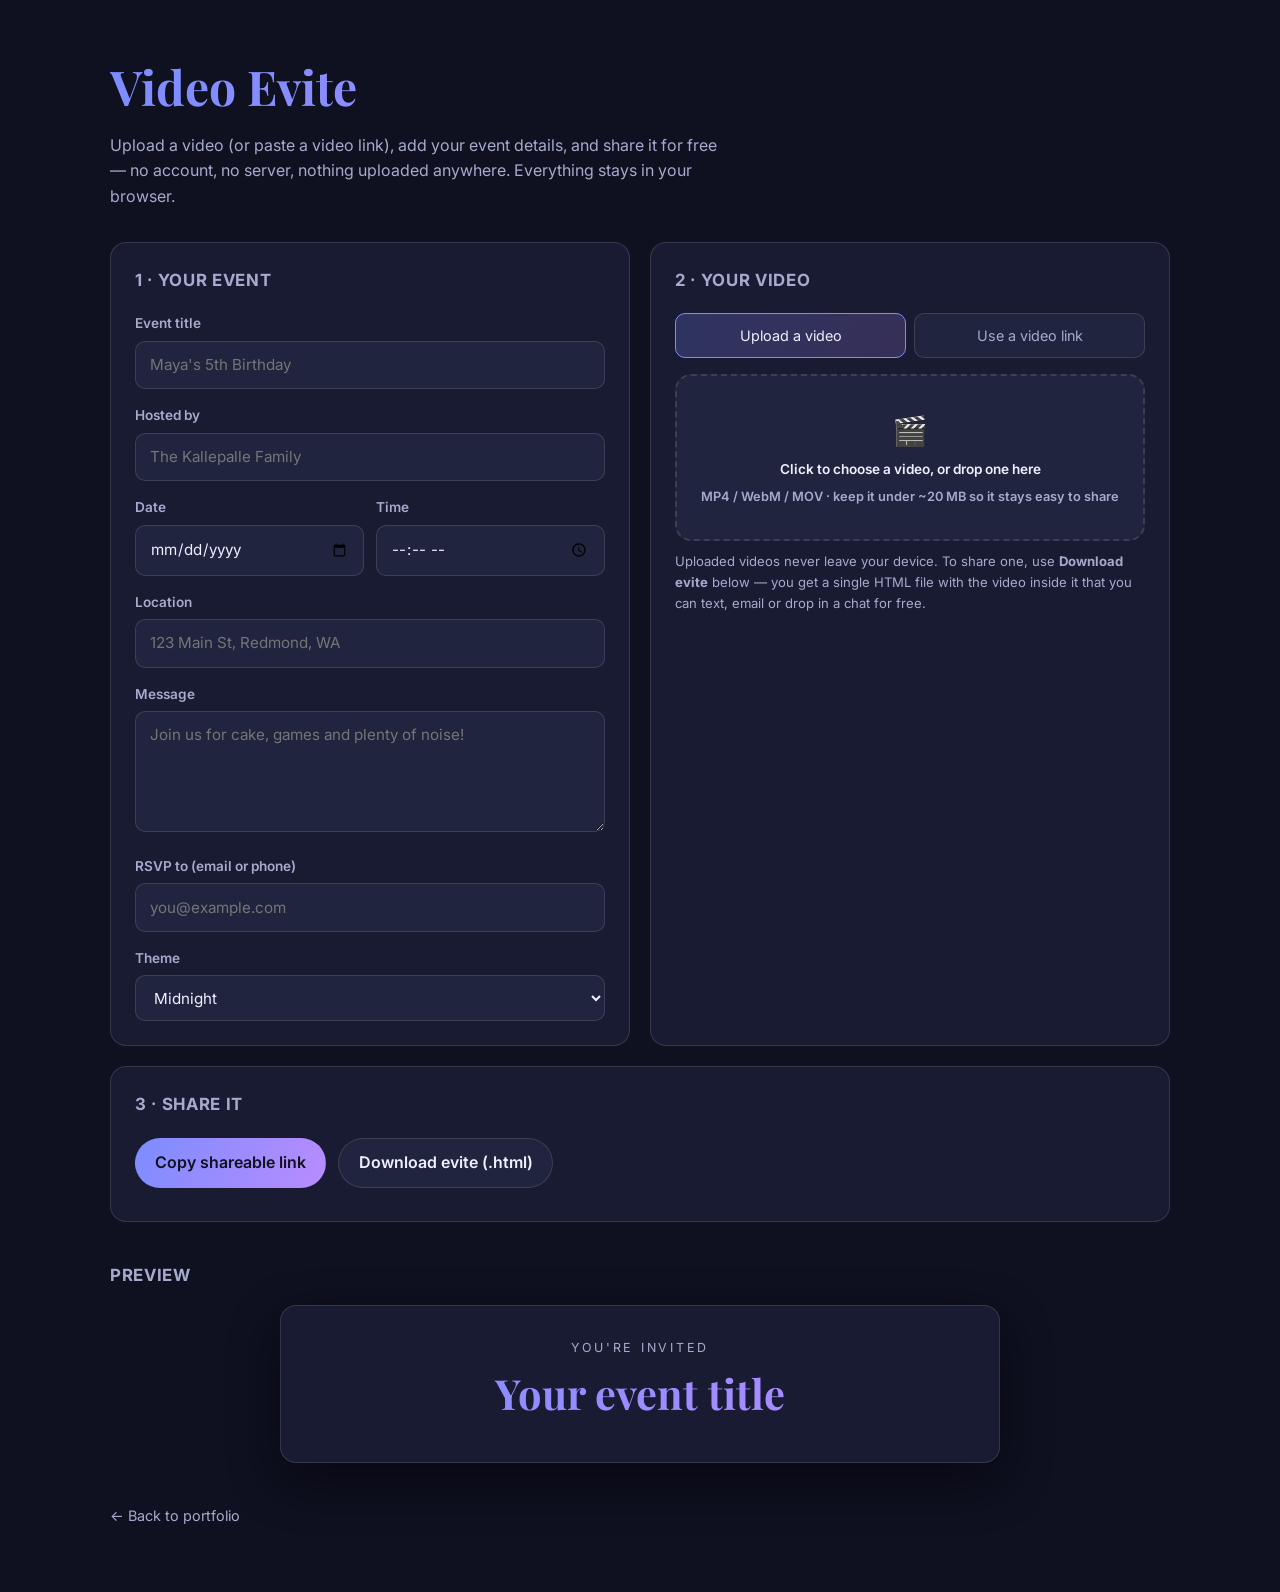
==== evite.html @ b08a5906 "Add free shareable video evite builder (upload or link) Co-authored-by: bhavadeepk <24377762+bhavade" ====
<!DOCTYPE html>
<html lang="en">
<head>
  <meta charset="UTF-8" />
  <meta name="viewport" content="width=device-width, initial-scale=1.0" />
  <title>Video Evite</title>

  <link rel="preconnect" href="https://fonts.googleapis.com" />
  <link rel="preconnect" href="https://fonts.gstatic.com" crossorigin />
  <link href="https://fonts.googleapis.com/css2?family=Inter:wght@300;400;500;600;700;800&family=Playfair+Display:ital,wght@0,700;0,900;1,400&display=swap" rel="stylesheet" />

  <link rel="stylesheet" href="evite.css" />
</head>
<body>

  <!-- ── Guest view: shown when an evite is opened from a shared link ──────── -->
  <main id="evite-view" class="evite-view" hidden>
    <!-- Populated by evite.js -->
  </main>

  <!-- ── Builder view: create your evite ──────────────────────────────────── -->
  <main id="builder" class="builder">
    <header class="builder-header">
      <h1>Video Evite</h1>
      <p>Upload a video (or paste a video link), add your event details, and share it for free — no account, no server, nothing uploaded anywhere. Everything stays in your browser.</p>
    </header>

    <div class="builder-grid">
      <!-- Form -->
      <section class="card" aria-label="Event details">
        <h2>1 · Your event</h2>

        <label for="f-title">Event title</label>
        <input id="f-title" type="text" maxlength="80" placeholder="Maya's 5th Birthday" />

        <label for="f-host">Hosted by</label>
        <input id="f-host" type="text" maxlength="80" placeholder="The Kallepalle Family" />

        <div class="row">
          <div>
            <label for="f-date">Date</label>
            <input id="f-date" type="date" />
          </div>
          <div>
            <label for="f-time">Time</label>
            <input id="f-time" type="time" />
          </div>
        </div>

        <label for="f-location">Location</label>
        <input id="f-location" type="text" maxlength="120" placeholder="123 Main St, Redmond, WA" />

        <label for="f-message">Message</label>
        <textarea id="f-message" rows="4" maxlength="600" placeholder="Join us for cake, games and plenty of noise!"></textarea>

        <label for="f-rsvp">RSVP to (email or phone)</label>
        <input id="f-rsvp" type="text" maxlength="120" placeholder="you@example.com" />

        <label for="f-theme">Theme</label>
        <select id="f-theme">
          <option value="midnight">Midnight</option>
          <option value="sunset">Sunset</option>
          <option value="forest">Forest</option>
          <option value="rose">Rose</option>
        </select>
      </section>

      <!-- Video -->
      <section class="card" aria-label="Video">
        <h2>2 · Your video</h2>

        <div class="tabs" role="tablist">
          <button type="button" id="tab-upload" class="tab is-active" role="tab" aria-selected="true" aria-controls="panel-upload">Upload a video</button>
          <button type="button" id="tab-link" class="tab" role="tab" aria-selected="false" aria-controls="panel-link">Use a video link</button>
        </div>

        <div id="panel-upload" class="panel" role="tabpanel" aria-labelledby="tab-upload">
          <label for="f-file" class="dropzone" id="dropzone">
            <span class="dropzone-icon" aria-hidden="true">🎬</span>
            <span class="dropzone-text">Click to choose a video, or drop one here</span>
            <span class="dropzone-hint">MP4 / WebM / MOV · keep it under ~20 MB so it stays easy to share</span>
          </label>
          <input id="f-file" type="file" accept="video/*" class="sr-only" />
          <p id="file-info" class="hint" role="status"></p>
          <p class="hint">
            Uploaded videos never leave your device. To share one, use
            <strong>Download evite</strong> below — you get a single HTML file with the video inside it
            that you can text, email or drop in a chat for free.
          </p>
        </div>

        <div id="panel-link" class="panel" hidden role="tabpanel" aria-labelledby="tab-link">
          <label for="f-url">Video link (YouTube, Vimeo, or a direct .mp4/.webm URL)</label>
          <input id="f-url" type="url" placeholder="https://www.youtube.com/watch?v=..." />
          <p class="hint">A video link is the easiest way to share: it fits inside the shareable link below.</p>
        </div>
      </section>
    </div>

    <!-- Share -->
    <section class="card share-card" aria-label="Share">
      <h2>3 · Share it</h2>
      <div class="share-actions">
        <button type="button" id="btn-link" class="btn btn-primary">Copy shareable link</button>
        <button type="button" id="btn-download" class="btn">Download evite (.html)</button>
        <button type="button" id="btn-share" class="btn" hidden>Share…</button>
      </div>
      <p id="share-status" class="hint" role="status" aria-live="polite"></p>
      <input id="share-link" class="share-link" type="text" readonly hidden aria-label="Shareable link" />
    </section>

    <!-- Preview -->
    <section class="preview-wrap" aria-label="Preview">
      <h2 class="preview-title">Preview</h2>
      <div id="preview" class="evite-view preview"></div>
    </section>

    <footer class="builder-footer">
      <a href="index.html">← Back to portfolio</a>
    </footer>
  </main>

  <script src="evite.js?v=20260924"></script>
</body>
</html>
---- evite.css ----
/* ─────────────────────────────────────────────────────────────────────────────
   Video Evite — standalone styles
   Used by evite.html (builder + guest view) and inlined into downloaded evites.
   ────────────────────────────────────────────────────────────────────────── */

:root {
  --e-bg: #0f1020;
  --e-surface: #191b33;
  --e-surface-2: #21243f;
  --e-text: #eef0ff;
  --e-muted: #a6abcd;
  --e-accent: #7c8cff;
  --e-accent-2: #b98cff;
  --e-border: rgba(255, 255, 255, 0.12);
  --e-radius: 16px;
  --e-shadow: 0 18px 50px rgba(0, 0, 0, 0.45);
}

/* Evite card themes */
[data-evite-theme="midnight"] { --e-accent: #7c8cff; --e-accent-2: #b98cff; --e-bg: #0f1020; --e-surface: #191b33; }
[data-evite-theme="sunset"]   { --e-accent: #ff8a5c; --e-accent-2: #ffd166; --e-bg: #1d1016; --e-surface: #2a1620; }
[data-evite-theme="forest"]   { --e-accent: #5cd6a0; --e-accent-2: #9ae66e; --e-bg: #0c1714; --e-surface: #142420; }
[data-evite-theme="rose"]     { --e-accent: #ff7aa8; --e-accent-2: #ffc2d6; --e-bg: #1a0f16; --e-surface: #281725; }

* { box-sizing: border-box; }

body {
  margin: 0;
  font-family: "Inter", -apple-system, BlinkMacSystemFont, "Segoe UI", sans-serif;
  background: var(--e-bg);
  color: var(--e-text);
  line-height: 1.6;
}

.sr-only {
  position: absolute;
  width: 1px; height: 1px;
  padding: 0; margin: -1px;
  overflow: hidden;
  clip: rect(0, 0, 0, 0);
  white-space: nowrap;
  border: 0;
}

/* ── Builder ─────────────────────────────────────────────────────────────── */
.builder {
  max-width: 1100px;
  margin: 0 auto;
  padding: 3rem 1.25rem 4rem;
}

.builder-header h1 {
  font-family: "Playfair Display", Georgia, serif;
  font-size: clamp(2rem, 5vw, 3rem);
  margin: 0 0 .5rem;
  background: linear-gradient(120deg, var(--e-accent), var(--e-accent-2));
  -webkit-background-clip: text;
  background-clip: text;
  color: transparent;
}

.builder-header p { color: var(--e-muted); max-width: 62ch; margin: 0 0 2rem; }

.builder-grid {
  display: grid;
  grid-template-columns: repeat(auto-fit, minmax(320px, 1fr));
  gap: 1.25rem;
}

.card {
  background: var(--e-surface);
  border: 1px solid var(--e-border);
  border-radius: var(--e-radius);
  padding: 1.5rem;
}

.card h2 {
  margin: 0 0 1.25rem;
  font-size: 1.05rem;
  letter-spacing: .04em;
  text-transform: uppercase;
  color: var(--e-muted);
}

label {
  display: block;
  margin: 1rem 0 .35rem;
  font-size: .85rem;
  font-weight: 600;
  color: var(--e-muted);
}

input[type="text"],
input[type="url"],
input[type="date"],
input[type="time"],
textarea,
select {
  width: 100%;
  padding: .7rem .85rem;
  background: var(--e-surface-2);
  border: 1px solid var(--e-border);
  border-radius: 10px;
  color: var(--e-text);
  font: inherit;
  font-size: .95rem;
}

input:focus, textarea:focus, select:focus, .tab:focus-visible, .btn:focus-visible, .dropzone:focus-within {
  outline: 2px solid var(--e-accent);
  outline-offset: 2px;
}

textarea { resize: vertical; }

.row { display: grid; grid-template-columns: 1fr 1fr; gap: .75rem; }

.hint { color: var(--e-muted); font-size: .82rem; margin: .6rem 0 0; }

/* Tabs */
.tabs { display: flex; gap: .5rem; }

.tab {
  flex: 1;
  padding: .6rem .75rem;
  background: var(--e-surface-2);
  border: 1px solid var(--e-border);
  border-radius: 10px;
  color: var(--e-muted);
  font: inherit;
  font-size: .9rem;
  cursor: pointer;
}

.tab.is-active {
  color: var(--e-text);
  border-color: var(--e-accent);
  background: linear-gradient(120deg, rgba(124, 140, 255, .22), rgba(185, 140, 255, .18));
}

.panel { margin-top: 1rem; }

/* Dropzone */
.dropzone {
  display: flex;
  flex-direction: column;
  align-items: center;
  gap: .35rem;
  padding: 2rem 1rem;
  border: 2px dashed var(--e-border);
  border-radius: var(--e-radius);
  background: var(--e-surface-2);
  text-align: center;
  cursor: pointer;
  margin: 0;
}

.dropzone.is-over { border-color: var(--e-accent); background: rgba(124, 140, 255, .12); }
.dropzone-icon { font-size: 1.8rem; }
.dropzone-text { font-weight: 600; color: var(--e-text); }
.dropzone-hint { font-size: .8rem; color: var(--e-muted); }

/* Share */
.share-card { margin-top: 1.25rem; }
.share-actions { display: flex; flex-wrap: wrap; gap: .75rem; }

.btn {
  padding: .7rem 1.2rem;
  border-radius: 999px;
  border: 1px solid var(--e-border);
  background: var(--e-surface-2);
  color: var(--e-text);
  font: inherit;
  font-weight: 600;
  cursor: pointer;
}

.btn:hover { border-color: var(--e-accent); }

.btn-primary {
  border-color: transparent;
  background: linear-gradient(120deg, var(--e-accent), var(--e-accent-2));
  color: #10111f;
}

.share-link { margin-top: .85rem; font-size: .85rem; }

/* Preview */
.preview-wrap { margin-top: 2.5rem; }

.preview-title {
  font-size: 1.05rem;
  letter-spacing: .04em;
  text-transform: uppercase;
  color: var(--e-muted);
  margin: 0 0 1rem;
}

.builder-footer { margin-top: 2.5rem; }
.builder-footer a { color: var(--e-muted); text-decoration: none; font-size: .9rem; }
.builder-footer a:hover { color: var(--e-accent); }

/* ── Evite card (guest view + preview + downloaded file) ─────────────────── */
.evite-view {
  max-width: 720px;
  margin: 0 auto;
  padding: 3rem 1.25rem;
}

.evite-view.preview { padding: 0; }

.evite-card {
  background: var(--e-surface);
  border: 1px solid var(--e-border);
  border-radius: var(--e-radius);
  box-shadow: var(--e-shadow);
  overflow: hidden;
}

.evite-media { background: #000; }

.evite-media video,
.evite-media iframe {
  display: block;
  width: 100%;
  aspect-ratio: 16 / 9;
  border: 0;
  background: #000;
}

.evite-body { padding: 2rem 1.75rem 2.25rem; text-align: center; }

.evite-kicker {
  font-size: .78rem;
  letter-spacing: .22em;
  text-transform: uppercase;
  color: var(--e-muted);
  margin: 0 0 .6rem;
}

.evite-title {
  font-family: "Playfair Display", Georgia, serif;
  font-size: clamp(1.8rem, 5vw, 2.6rem);
  line-height: 1.2;
  margin: 0 0 .5rem;
  background: linear-gradient(120deg, var(--e-accent), var(--e-accent-2));
  -webkit-background-clip: text;
  background-clip: text;
  color: transparent;
}

.evite-host { color: var(--e-muted); margin: 0 0 1.5rem; }

.evite-details {
  display: grid;
  gap: .75rem;
  margin: 0 0 1.5rem;
  padding: 1.1rem;
  background: var(--e-surface-2);
  border-radius: 12px;
  text-align: left;
}

.evite-detail { display: flex; gap: .7rem; align-items: flex-start; }
.evite-detail-icon { font-size: 1.05rem; line-height: 1.5; }
.evite-detail-label { font-size: .72rem; letter-spacing: .12em; text-transform: uppercase; color: var(--e-muted); display: block; }
.evite-detail-value { font-weight: 600; overflow-wrap: anywhere; }

.evite-message { color: var(--e-text); white-space: pre-wrap; margin: 0 0 1.5rem; }

.evite-rsvp {
  display: inline-block;
  padding: .75rem 1.5rem;
  border-radius: 999px;
  background: linear-gradient(120deg, var(--e-accent), var(--e-accent-2));
  color: #10111f;
  font-weight: 700;
  text-decoration: none;
}

.evite-empty { color: var(--e-muted); text-align: center; padding: 2rem; }

.evite-footer { text-align: center; color: var(--e-muted); font-size: .8rem; margin-top: 1.25rem; }
.evite-footer a { color: var(--e-accent); }

@media (max-width: 520px) {
  .row { grid-template-columns: 1fr; }
}
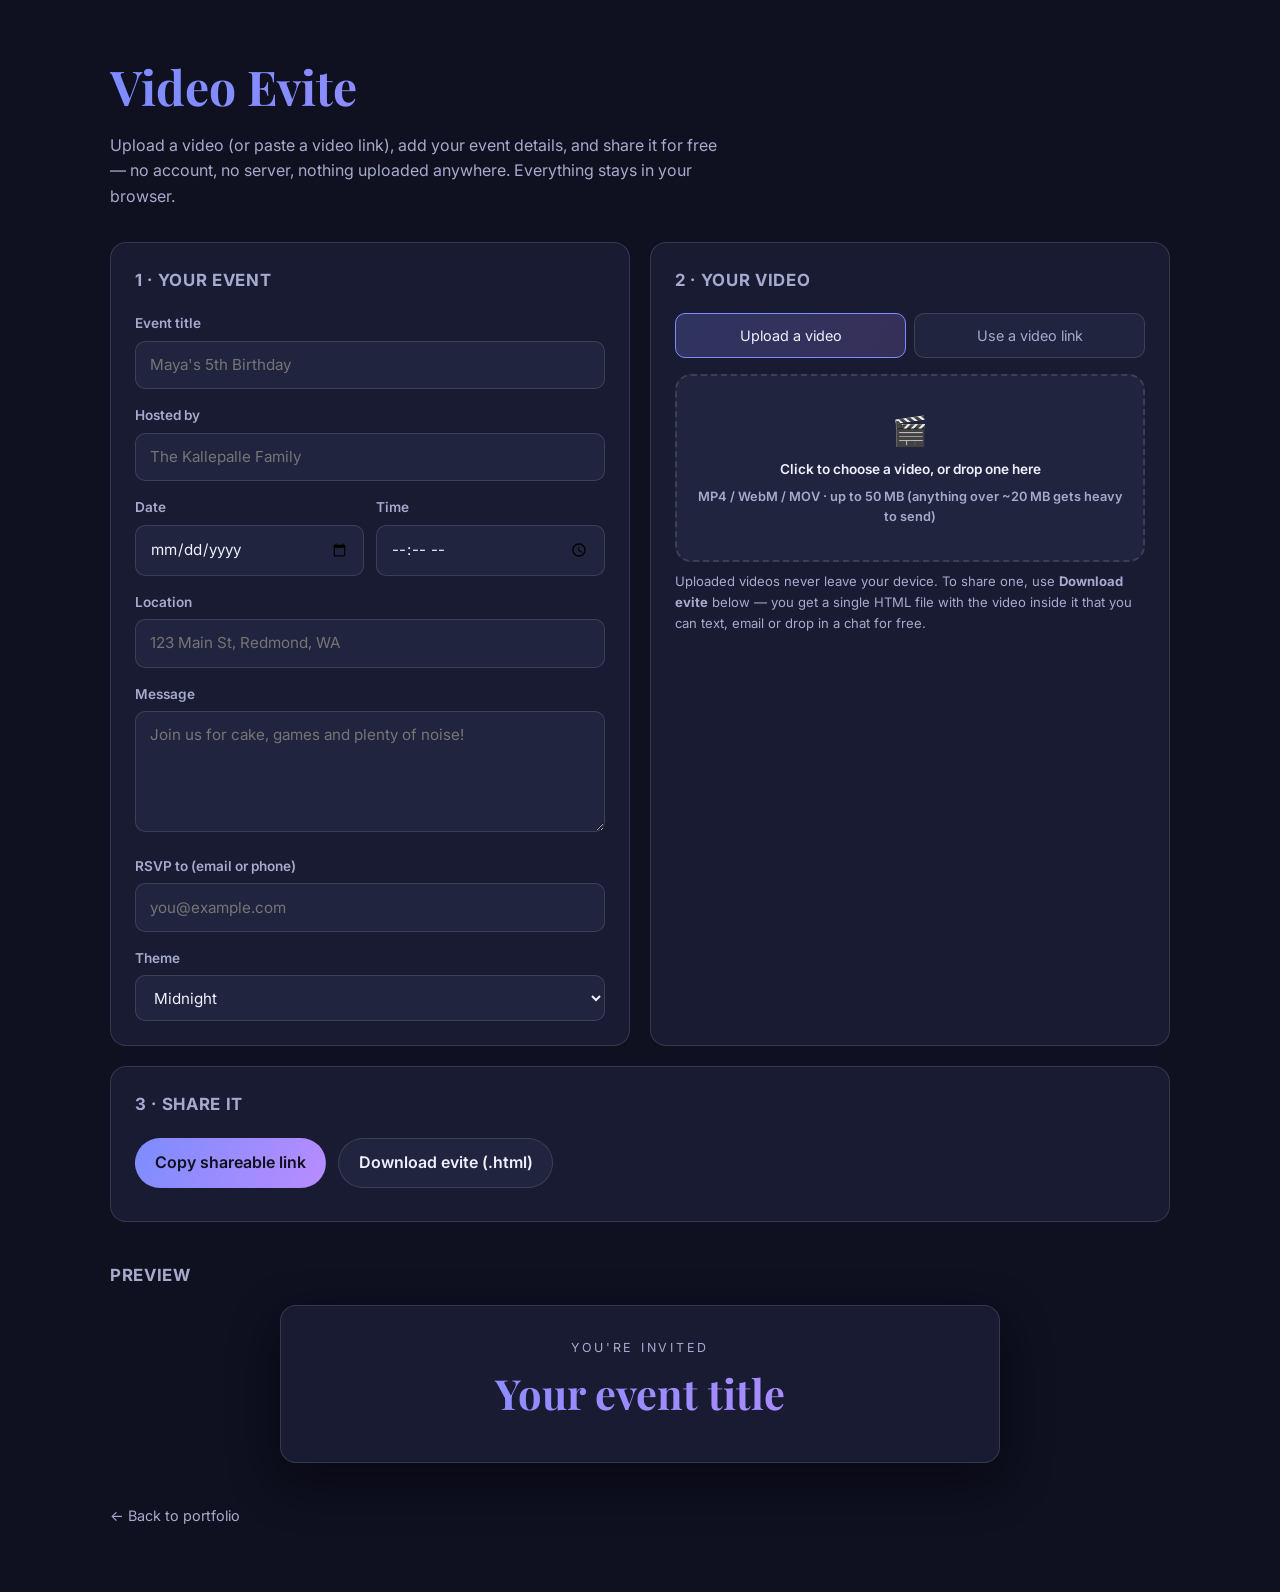
==== commit 79aa6210: "Escape HTML meta-characters in media URLs; polish upload UX and copy Co-authored-by: bhavadeepk <243" ====
--- a/evite.html
+++ b/evite.html
@@ -78,7 +78,7 @@
           <label for="f-file" class="dropzone" id="dropzone">
             <span class="dropzone-icon" aria-hidden="true">🎬</span>
             <span class="dropzone-text">Click to choose a video, or drop one here</span>
-            <span class="dropzone-hint">MP4 / WebM / MOV · keep it under ~20 MB so it stays easy to share</span>
+            <span class="dropzone-hint">MP4 / WebM / MOV · up to 50 MB (anything over ~20 MB gets heavy to send)</span>
           </label>
           <input id="f-file" type="file" accept="video/*" class="sr-only" />
           <p id="file-info" class="hint" role="status"></p>
